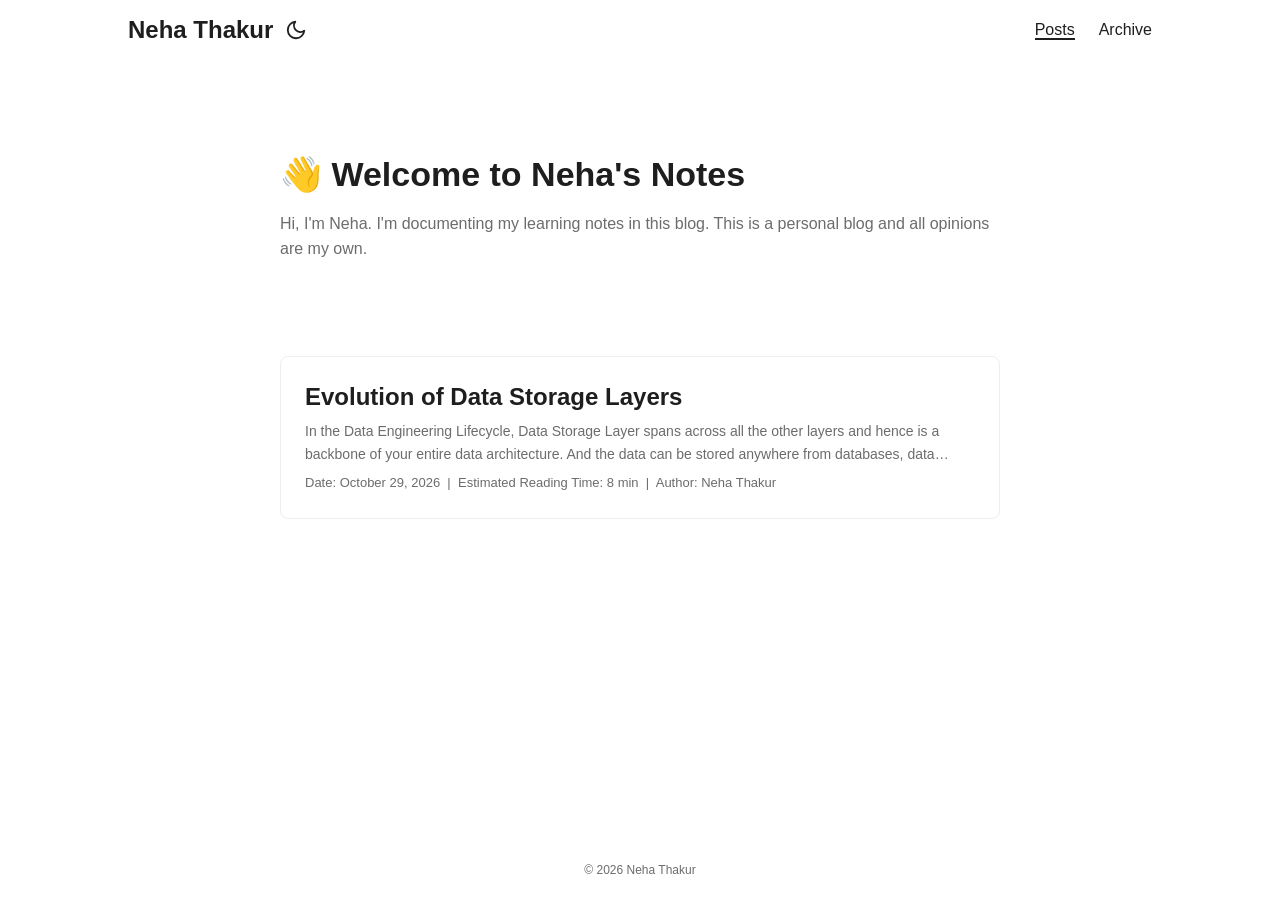
==== index.html @ df460875 "Update from https://github.com/nehabthakur/blog-source/commit/2551e1ba48a08c6fda58e7b1b3b8513b637557" ====
<!DOCTYPE html>
<html lang="en">
<head>
  <meta charset="utf-8">
  <meta name="viewport" content="width=device-width, initial-scale=1">
  <!-- Begin Jekyll SEO tag v2.9.1 -->
<title>Neha Thakur | Hi, I’m Neha. I’m documenting my learning notes in this blog. This is a personal blog and all opinions are my own.</title>
<meta name="generator" content="Jekyll v4.4.1" />
<meta property="og:title" content="Neha Thakur" />
<meta name="author" content="Neha Thakur" />
<meta property="og:locale" content="en_US" />
<meta name="description" content="Hi, I’m Neha. I’m documenting my learning notes in this blog. This is a personal blog and all opinions are my own." />
<meta name="twitter:description" property="og:description" content="Hi, I’m Neha. I’m documenting my learning notes in this blog. This is a personal blog and all opinions are my own." />
<link rel="canonical" href="https://nehabthakur.github.io/" />
<meta property="og:url" content="https://nehabthakur.github.io/" />
<meta property="og:site_name" content="Neha Thakur" />
<meta property="og:type" content="website" />
<meta name="twitter:card" content="summary" />
<meta name="twitter:title" content="Neha Thakur" />
<script type="application/ld+json">
{"@context":"https://schema.org","@type":"WebSite","author":{"@type":"Person","name":"Neha Thakur"},"description":"Hi, I’m Neha. I’m documenting my learning notes in this blog. This is a personal blog and all opinions are my own.","headline":"Neha Thakur","name":"Neha Thakur","url":"https://nehabthakur.github.io/"}</script>
<!-- End Jekyll SEO tag -->

  <link type="application/atom+xml" rel="alternate" href="https://nehabthakur.github.io/feed.xml" title="Neha Thakur" />
  <link rel="stylesheet" href="/assets/css/style.css">
  <script>
    // Apply saved/system theme before paint to avoid a flash
    (function () {
      var pref = localStorage.getItem("pref-theme");
      if (pref === "dark" || (!pref && window.matchMedia("(prefers-color-scheme: dark)").matches)) {
        document.documentElement.classList.add("dark");
      }
    })();
  </script>
</head>
<body id="top">
  <header class="header">
    <nav class="nav">
      <div class="logo">
        <a href="/">Neha Thakur</a>
        <button id="theme-toggle" title="Toggle theme" aria-label="Toggle theme">
          <svg id="moon" xmlns="http://www.w3.org/2000/svg" width="22" height="22" viewBox="0 0 24 24" fill="none" stroke="currentColor" stroke-width="2" stroke-linecap="round" stroke-linejoin="round"><path d="M21 12.79A9 9 0 1 1 11.21 3 7 7 0 0 0 21 12.79z"></path></svg>
          <svg id="sun" xmlns="http://www.w3.org/2000/svg" width="22" height="22" viewBox="0 0 24 24" fill="none" stroke="currentColor" stroke-width="2" stroke-linecap="round" stroke-linejoin="round"><circle cx="12" cy="12" r="5"></circle><line x1="12" y1="1" x2="12" y2="3"></line><line x1="12" y1="21" x2="12" y2="23"></line><line x1="4.22" y1="4.22" x2="5.64" y2="5.64"></line><line x1="18.36" y1="18.36" x2="19.78" y2="19.78"></line><line x1="1" y1="12" x2="3" y2="12"></line><line x1="21" y1="12" x2="23" y2="12"></line><line x1="4.22" y1="19.78" x2="5.64" y2="18.36"></line><line x1="18.36" y1="5.64" x2="19.78" y2="4.22"></line></svg>
        </button>
      </div>
      <ul class="menu">
        <li><a href="/" class="active">Posts</a></li>
        <li><a href="/archive/" >Archive</a></li>
      </ul>
    </nav>
  </header>

  <main class="main">
    <article class="first-entry home-info">
  <header class="entry-header">
    <h1>👋 Welcome to Neha's Notes</h1>
  </header>
  <section class="entry-content">
    <p>Hi, I'm Neha. I'm documenting my learning notes in this blog. This is a personal blog and all opinions are my own.</p>
  </section>
</article>


  
  
  <article class="post-entry">
    <header class="entry-header">
      <h2>Evolution of Data Storage Layers</h2>
    </header>
    <section class="entry-content">
      <p>In the Data Engineering Lifecycle, Data Storage Layer spans across all the other layers and hence is a backbone of your entire data architecture. And the data can be stored anywhere from databases, data warehouses, data lakes. But how these systems handle data is vastly different and the storage option you select depends on the business use case and how...</p>
    </section>
    <footer class="entry-footer">
      Date: October 29, 2026&nbsp;&nbsp;|&nbsp;&nbsp;Estimated Reading Time: 8 min&nbsp;&nbsp;|&nbsp;&nbsp;Author: Neha Thakur
    </footer>
    <a class="entry-link" aria-label="post link to Evolution of Data Storage Layers" href="/2026/10/29/evolution-of-data-storage-layers.html"></a>
  </article>

  </main>

  <footer class="footer">
    <span>&copy; 2026 <a href="/">Neha Thakur</a></span>
  </footer>

  <script>
    document.getElementById("theme-toggle").addEventListener("click", function () {
      var dark = document.documentElement.classList.toggle("dark");
      localStorage.setItem("pref-theme", dark ? "dark" : "light");
    });
  </script>
</body>
</html>
---- assets/css/style.css ----
:root {
  --gap: 24px;
  --nav-width: 1024px;
  --main-width: 720px;
  --header-height: 60px;
  --radius: 8px;
  --theme: rgb(255, 255, 255);
  --entry: rgb(255, 255, 255);
  --primary: rgb(30, 30, 30);
  --secondary: rgb(108, 108, 108);
  --tertiary: rgb(214, 214, 214);
  --content: rgb(31, 31, 31);
  --code-bg: rgb(245, 245, 245);
  --border: rgb(238, 238, 238);
}

html.dark {
  --theme: rgb(29, 30, 32);
  --entry: rgb(46, 46, 51);
  --primary: rgb(218, 218, 219);
  --secondary: rgb(155, 156, 157);
  --tertiary: rgb(65, 66, 68);
  --content: rgb(196, 196, 197);
  --code-bg: rgb(55, 56, 62);
  --border: rgb(51, 51, 51);
}

*, *::before, *::after {
  box-sizing: border-box;
}

html {
  -webkit-text-size-adjust: 100%;
}

body {
  margin: 0;
  font-family: -apple-system, BlinkMacSystemFont, "Segoe UI", Roboto, Oxygen, Ubuntu, Cantarell, "Open Sans", "Helvetica Neue", sans-serif;
  font-size: 16px;
  line-height: 1.6;
  word-break: break-word;
  color: var(--primary);
  background: var(--theme);
}

a {
  color: inherit;
  text-decoration: none;
}

.nav {
  display: flex;
  flex-wrap: wrap;
  justify-content: space-between;
  max-width: calc(var(--nav-width) + var(--gap) * 2);
  margin: 0 auto;
  line-height: var(--header-height);
  padding: 0 var(--gap);
}

.logo {
  display: flex;
  align-items: center;
}
.logo a {
  font-size: 24px;
  font-weight: 700;
}

#theme-toggle {
  display: flex;
  margin: 0 0 0 12px;
  padding: 0;
  background: none;
  border: none;
  color: var(--primary);
  cursor: pointer;
}

#sun {
  display: none;
}

html.dark #sun {
  display: block;
}

html.dark #moon {
  display: none;
}

.menu {
  display: flex;
  list-style: none;
  margin: 0;
  padding: 0;
}
.menu li + li {
  margin-left: var(--gap);
}
.menu a {
  font-size: 16px;
}
.menu .active {
  font-weight: 500;
  border-bottom: 2px solid currentColor;
}

.main {
  max-width: calc(var(--main-width) + var(--gap) * 2);
  min-height: calc(100vh - var(--header-height) * 2);
  margin: auto;
  padding: var(--gap);
}

.first-entry {
  display: flex;
  flex-direction: column;
  justify-content: center;
  min-height: 200px;
  margin: var(--gap) 0 calc(var(--gap) * 2);
}
.first-entry h1 {
  font-size: 34px;
  line-height: 1.2;
  margin: 0 0 16px;
}
.first-entry .entry-content {
  font-size: 16px;
  color: var(--secondary);
}
.first-entry p {
  margin: 0;
}

.post-entry {
  position: relative;
  margin-bottom: var(--gap);
  padding: var(--gap);
  background: var(--entry);
  border: 1px solid var(--border);
  border-radius: var(--radius);
  transition: transform 0.1s;
}
.post-entry:active {
  transform: scale(0.96);
}
.post-entry .entry-header h2 {
  font-size: 24px;
  line-height: 1.3;
  margin: 0;
}
.post-entry .entry-content {
  margin: 8px 0;
  color: var(--secondary);
  font-size: 14px;
  line-height: 1.6;
  display: -webkit-box;
  -webkit-box-orient: vertical;
  -webkit-line-clamp: 2;
  overflow: hidden;
}
.post-entry .entry-content p {
  margin: 0;
}

.entry-footer {
  color: var(--secondary);
  font-size: 13px;
}

.entry-link {
  position: absolute;
  inset: 0;
}

.post-header {
  margin: 24px auto var(--gap);
}

.post-title {
  font-size: 40px;
  line-height: 1.2;
  margin: 0 0 2px;
}

.post-description {
  margin: 8px 0 4px;
  color: var(--secondary);
}

.post-meta {
  color: var(--secondary);
  font-size: 14px;
  margin-top: 8px;
}

.toc {
  margin: 0 2px 40px;
  padding: 0.4em;
  font-size: 15px;
  background: var(--code-bg);
  border: 1px solid var(--border);
  border-radius: var(--radius);
}
.toc summary {
  cursor: pointer;
  margin-left: 4px;
  font-weight: 500;
}
.toc ul {
  margin: 8px 0 4px;
  padding-left: 24px;
  list-style: none;
}
.toc li {
  margin: 4px 0;
}
.toc .toc-sub {
  padding-left: 20px;
}
.toc a:hover {
  box-shadow: 0 1px 0 var(--primary);
}

.post-content {
  color: var(--content);
  line-height: 1.8;
}
.post-content h1, .post-content h2, .post-content h3, .post-content h4 {
  color: var(--primary);
  margin: 32px 0 16px;
  line-height: 1.3;
}
.post-content h2 {
  font-size: 28px;
}
.post-content h3 {
  font-size: 22px;
}
.post-content h4 {
  font-size: 18px;
}
.post-content p, .post-content ul, .post-content ol, .post-content blockquote, .post-content table, .post-content pre {
  margin: 0 0 18px;
}
.post-content ul, .post-content ol {
  padding-left: 20px;
}
.post-content li {
  margin-top: 6px;
}
.post-content a {
  box-shadow: 0 1px 0 var(--primary);
}
.post-content blockquote {
  margin-left: 0;
  padding: 0 14px;
  border-left: 3px solid var(--primary);
  color: var(--secondary);
}
.post-content img {
  max-width: 100%;
  border-radius: 4px;
}
.post-content table {
  width: 100%;
  border-collapse: collapse;
}
.post-content table th, .post-content table td {
  padding: 6px 10px;
  border-bottom: 1px solid var(--border);
  text-align: left;
}
.post-content table th {
  font-weight: 600;
}
.post-content code {
  margin: auto 4px;
  padding: 4px 6px;
  font-size: 0.78em;
  line-height: 1.5;
  background: var(--code-bg);
  border-radius: 2px;
}
.post-content pre {
  overflow-x: auto;
  padding: 12px;
  background: var(--code-bg);
  border-radius: var(--radius);
}
.post-content pre code {
  margin: 0;
  padding: 0;
  background: none;
  font-size: 0.85em;
}

.page-title {
  font-size: 40px;
  margin: 24px 0 var(--gap);
}

.archive-year {
  margin-top: 40px;
}
.archive-year h2 {
  font-size: 28px;
  margin: 0 0 8px;
}
.archive-year sup {
  font-size: 14px;
  color: var(--secondary);
}

.archive-entry {
  display: flex;
  justify-content: space-between;
  flex-wrap: wrap;
  padding: 8px 0;
  border-bottom: 1px solid var(--border);
}
.archive-entry .archive-meta {
  color: var(--secondary);
  font-size: 14px;
}

.footer {
  max-width: calc(var(--main-width) + var(--gap) * 2);
  margin: auto;
  padding: calc((var(--header-height) - var(--gap)) / 2) var(--gap);
  text-align: center;
  font-size: 12px;
  line-height: 24px;
  color: var(--secondary);
}
.footer a:hover {
  border-bottom: 1px solid currentColor;
}

/*# sourceMappingURL=style.css.map */
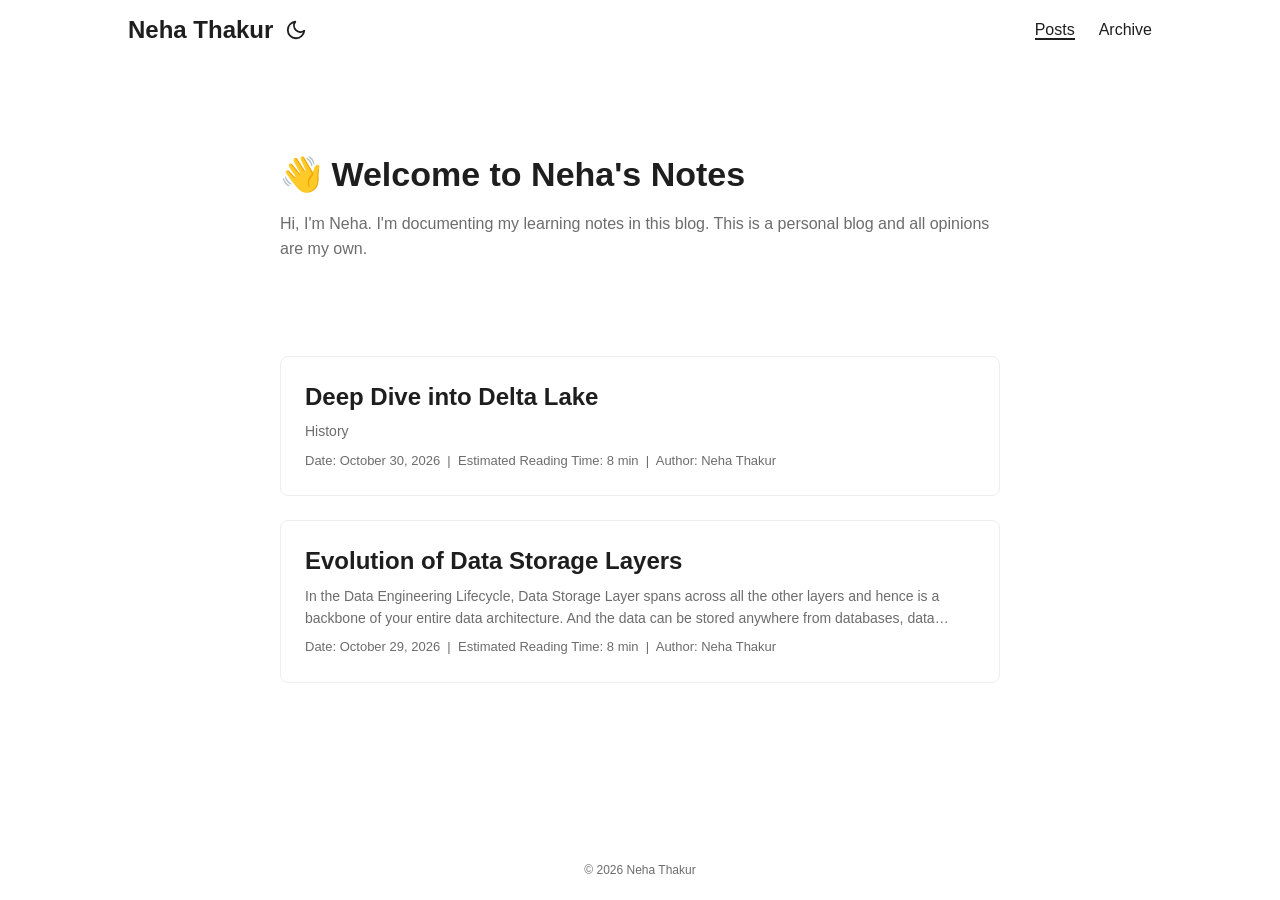
==== commit f92cd029: "Update from https://github.com/nehabthakur/blog-source/commit/f8308f1581ddcb277878d38a0397ae44613311" ====
--- a/index.html
+++ b/index.html
@@ -65,6 +65,22 @@
   
   <article class="post-entry">
     <header class="entry-header">
+      <h2>Deep Dive into Delta Lake</h2>
+    </header>
+    <section class="entry-content">
+      <p>History
+</p>
+    </section>
+    <footer class="entry-footer">
+      Date: October 30, 2026&nbsp;&nbsp;|&nbsp;&nbsp;Estimated Reading Time: 8 min&nbsp;&nbsp;|&nbsp;&nbsp;Author: Neha Thakur
+    </footer>
+    <a class="entry-link" aria-label="post link to Deep Dive into Delta Lake" href="/2026/10/30/deep-dive-into-delta-lake.html"></a>
+  </article>
+
+  
+  
+  <article class="post-entry">
+    <header class="entry-header">
       <h2>Evolution of Data Storage Layers</h2>
     </header>
     <section class="entry-content">
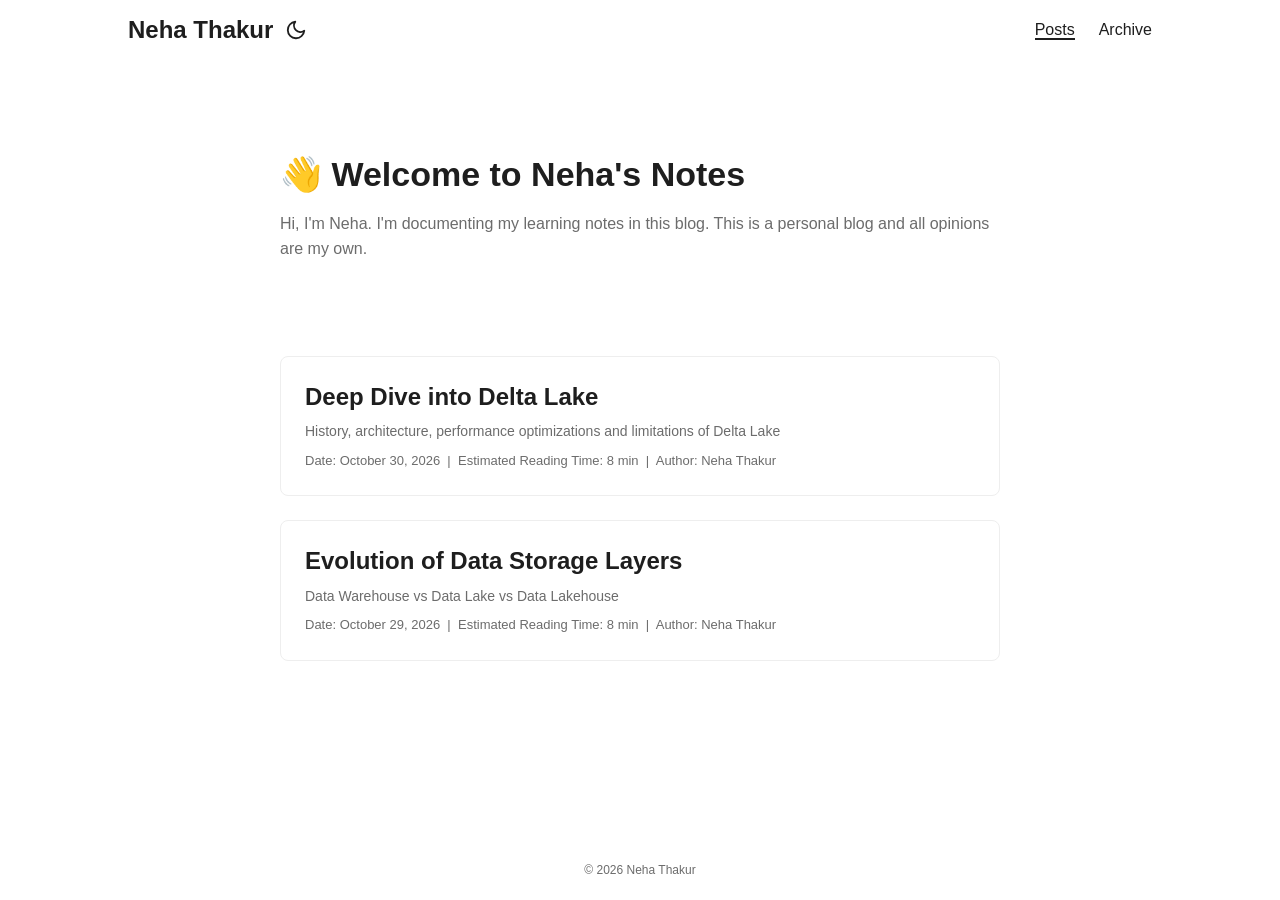
==== commit bd036ef6: "Update from https://github.com/nehabthakur/blog-source/commit/67d7ceed4e1c908411371743726c867dfa5ec4" ====
--- a/index.html
+++ b/index.html
@@ -67,10 +67,11 @@
     <header class="entry-header">
       <h2>Deep Dive into Delta Lake</h2>
     </header>
+    
     <section class="entry-content">
-      <p>History
-</p>
+      <p>History, architecture, performance optimizations and limitations of Delta Lake</p>
     </section>
+    
     <footer class="entry-footer">
       Date: October 30, 2026&nbsp;&nbsp;|&nbsp;&nbsp;Estimated Reading Time: 8 min&nbsp;&nbsp;|&nbsp;&nbsp;Author: Neha Thakur
     </footer>
@@ -83,9 +84,11 @@
     <header class="entry-header">
       <h2>Evolution of Data Storage Layers</h2>
     </header>
+    
     <section class="entry-content">
-      <p>In the Data Engineering Lifecycle, Data Storage Layer spans across all the other layers and hence is a backbone of your entire data architecture. And the data can be stored anywhere from databases, data warehouses, data lakes. But how these systems handle data is vastly different and the storage option you select depends on the business use case and how...</p>
+      <p>Data Warehouse vs Data Lake vs Data Lakehouse</p>
     </section>
+    
     <footer class="entry-footer">
       Date: October 29, 2026&nbsp;&nbsp;|&nbsp;&nbsp;Estimated Reading Time: 8 min&nbsp;&nbsp;|&nbsp;&nbsp;Author: Neha Thakur
     </footer>
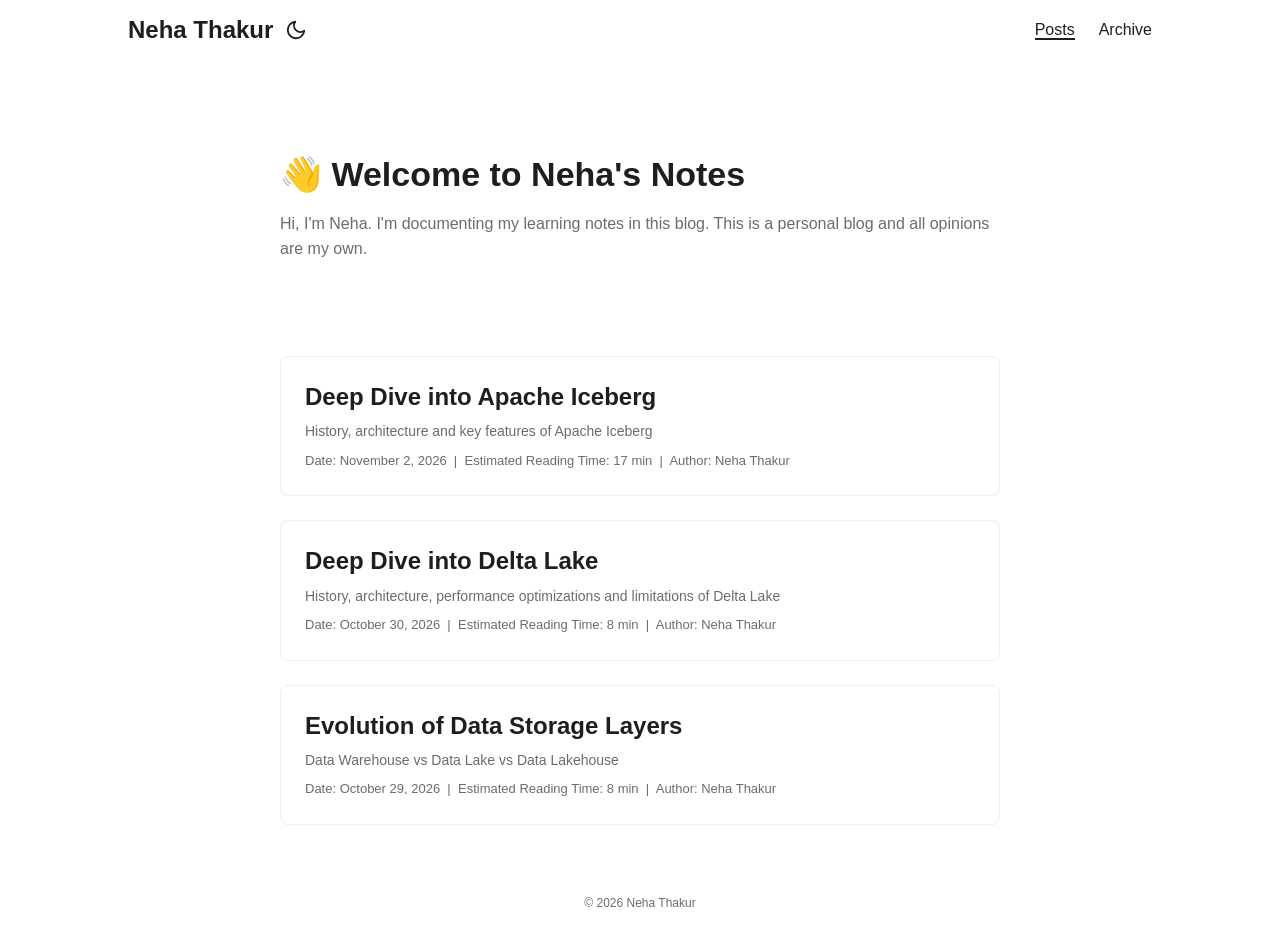
==== commit 3f140c3c: "Update from https://github.com/nehabthakur/blog-source/commit/2fc8680d3af63e9104f44f05f337b8747f9ff1" ====
--- a/index.html
+++ b/index.html
@@ -65,6 +65,23 @@
   
   <article class="post-entry">
     <header class="entry-header">
+      <h2>Deep Dive into Apache Iceberg</h2>
+    </header>
+    
+    <section class="entry-content">
+      <p>History, architecture and key features of Apache Iceberg</p>
+    </section>
+    
+    <footer class="entry-footer">
+      Date: November 2, 2026&nbsp;&nbsp;|&nbsp;&nbsp;Estimated Reading Time: 17 min&nbsp;&nbsp;|&nbsp;&nbsp;Author: Neha Thakur
+    </footer>
+    <a class="entry-link" aria-label="post link to Deep Dive into Apache Iceberg" href="/2026/11/02/deep-dive-into-apache-iceberg.html"></a>
+  </article>
+
+  
+  
+  <article class="post-entry">
+    <header class="entry-header">
       <h2>Deep Dive into Delta Lake</h2>
     </header>
     
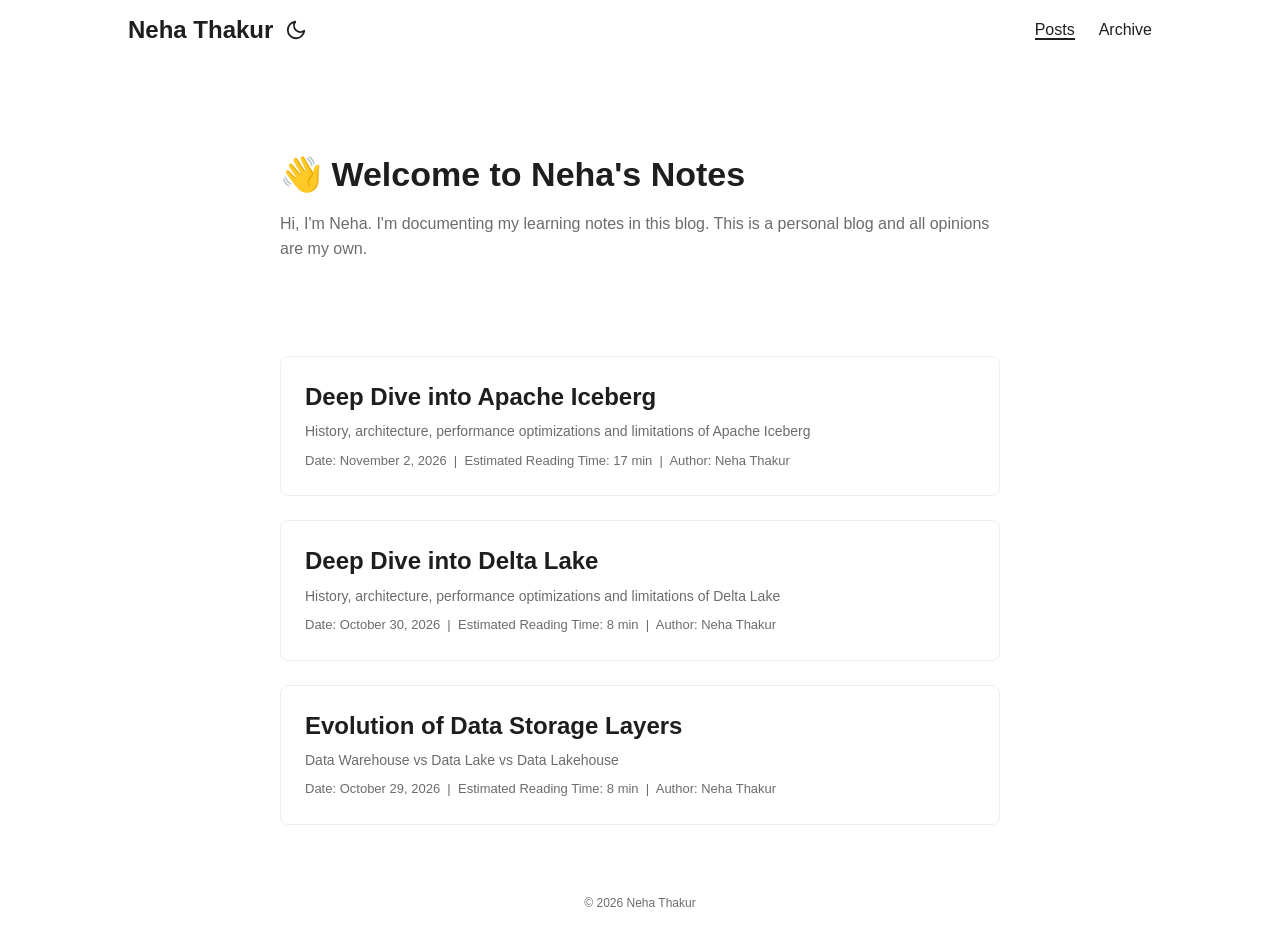
==== commit 2af882f3: "Update from https://github.com/nehabthakur/blog-source/commit/72cc5855b616b7914ad8c8680d306d23042c8f" ====
--- a/index.html
+++ b/index.html
@@ -69,7 +69,7 @@
     </header>
     
     <section class="entry-content">
-      <p>History, architecture and key features of Apache Iceberg</p>
+      <p>History, architecture, performance optimizations and limitations of Apache Iceberg</p>
     </section>
     
     <footer class="entry-footer">
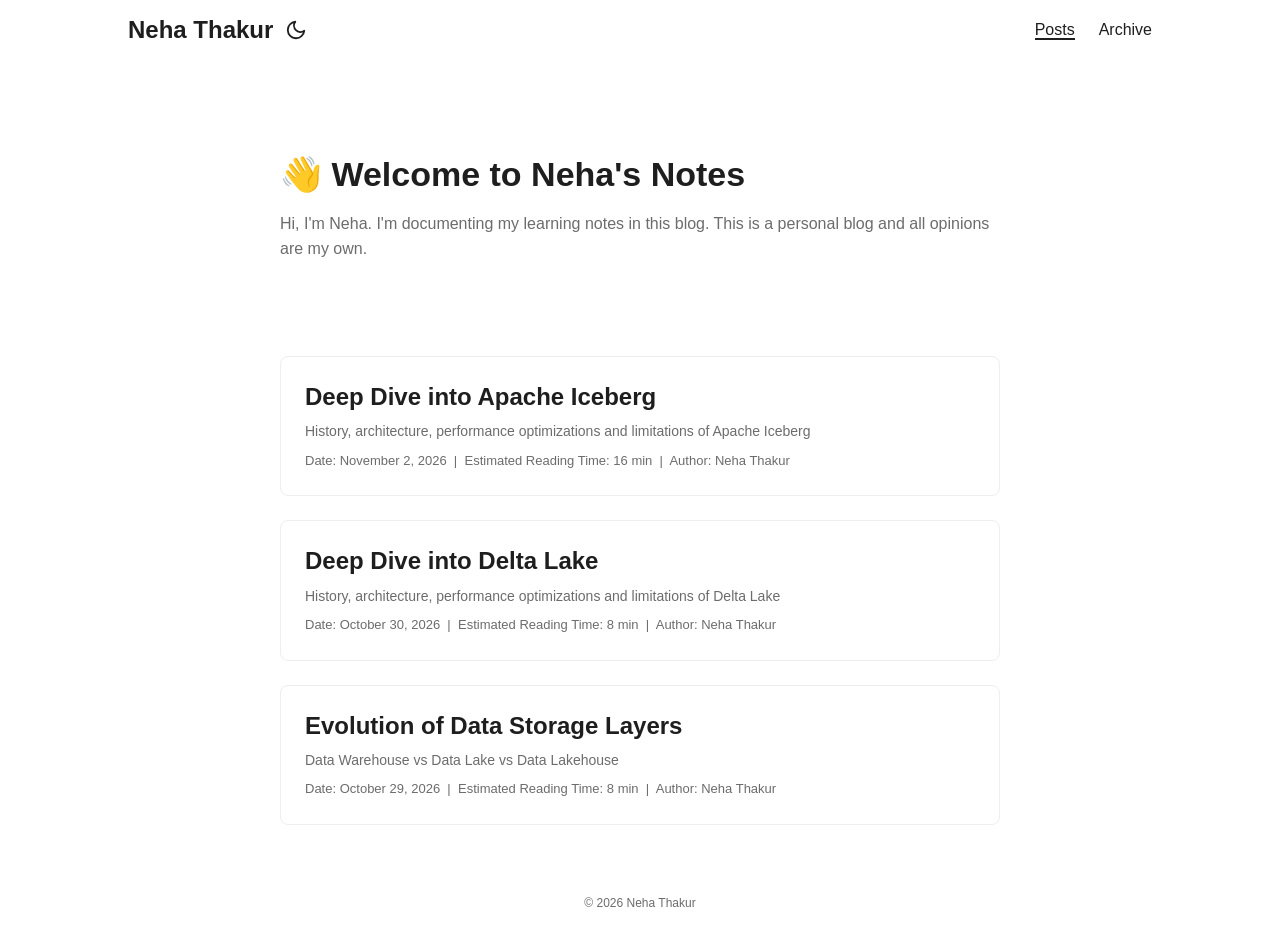
==== commit 6e3fdcb8: "Update from https://github.com/nehabthakur/blog-source/commit/d5269ec417627d3c44b808bb84f4af93067507" ====
--- a/index.html
+++ b/index.html
@@ -73,7 +73,7 @@
     </section>
     
     <footer class="entry-footer">
-      Date: November 2, 2026&nbsp;&nbsp;|&nbsp;&nbsp;Estimated Reading Time: 17 min&nbsp;&nbsp;|&nbsp;&nbsp;Author: Neha Thakur
+      Date: November 2, 2026&nbsp;&nbsp;|&nbsp;&nbsp;Estimated Reading Time: 16 min&nbsp;&nbsp;|&nbsp;&nbsp;Author: Neha Thakur
     </footer>
     <a class="entry-link" aria-label="post link to Deep Dive into Apache Iceberg" href="/2026/11/02/deep-dive-into-apache-iceberg.html"></a>
   </article>
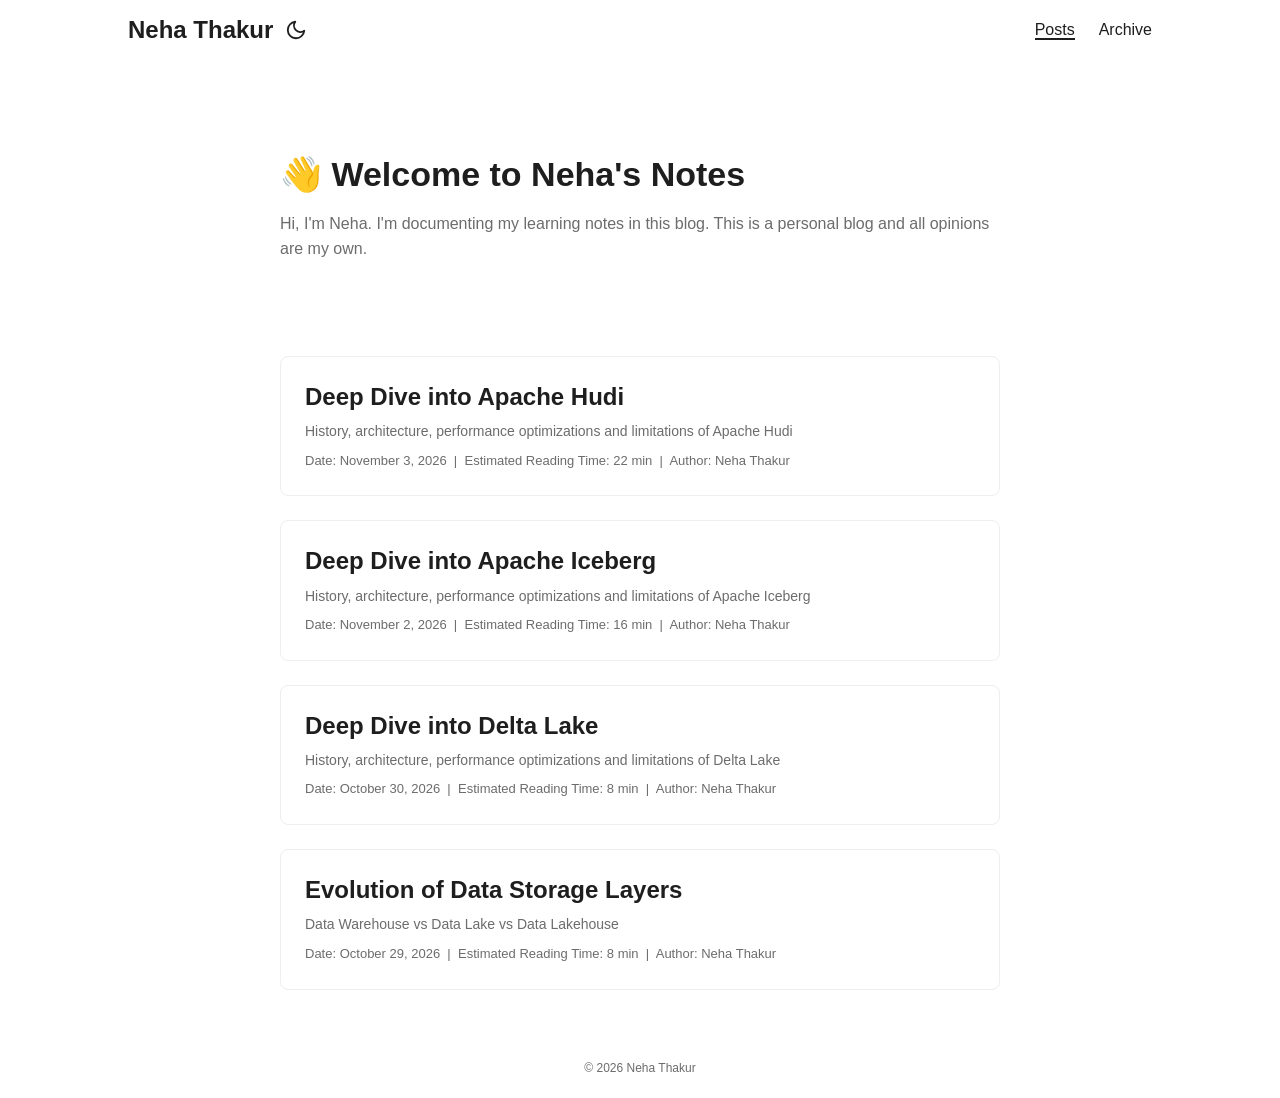
==== commit e65ad346: "Update from https://github.com/nehabthakur/blog-source/commit/7801f37007c7573de7e0bb2497a5e397586605" ====
--- a/index.html
+++ b/index.html
@@ -65,6 +65,23 @@
   
   <article class="post-entry">
     <header class="entry-header">
+      <h2>Deep Dive into Apache Hudi</h2>
+    </header>
+    
+    <section class="entry-content">
+      <p>History, architecture, performance optimizations and limitations of Apache Hudi</p>
+    </section>
+    
+    <footer class="entry-footer">
+      Date: November 3, 2026&nbsp;&nbsp;|&nbsp;&nbsp;Estimated Reading Time: 22 min&nbsp;&nbsp;|&nbsp;&nbsp;Author: Neha Thakur
+    </footer>
+    <a class="entry-link" aria-label="post link to Deep Dive into Apache Hudi" href="/2026/11/03/deep-dive-into-apache-hudi.html"></a>
+  </article>
+
+  
+  
+  <article class="post-entry">
+    <header class="entry-header">
       <h2>Deep Dive into Apache Iceberg</h2>
     </header>
     
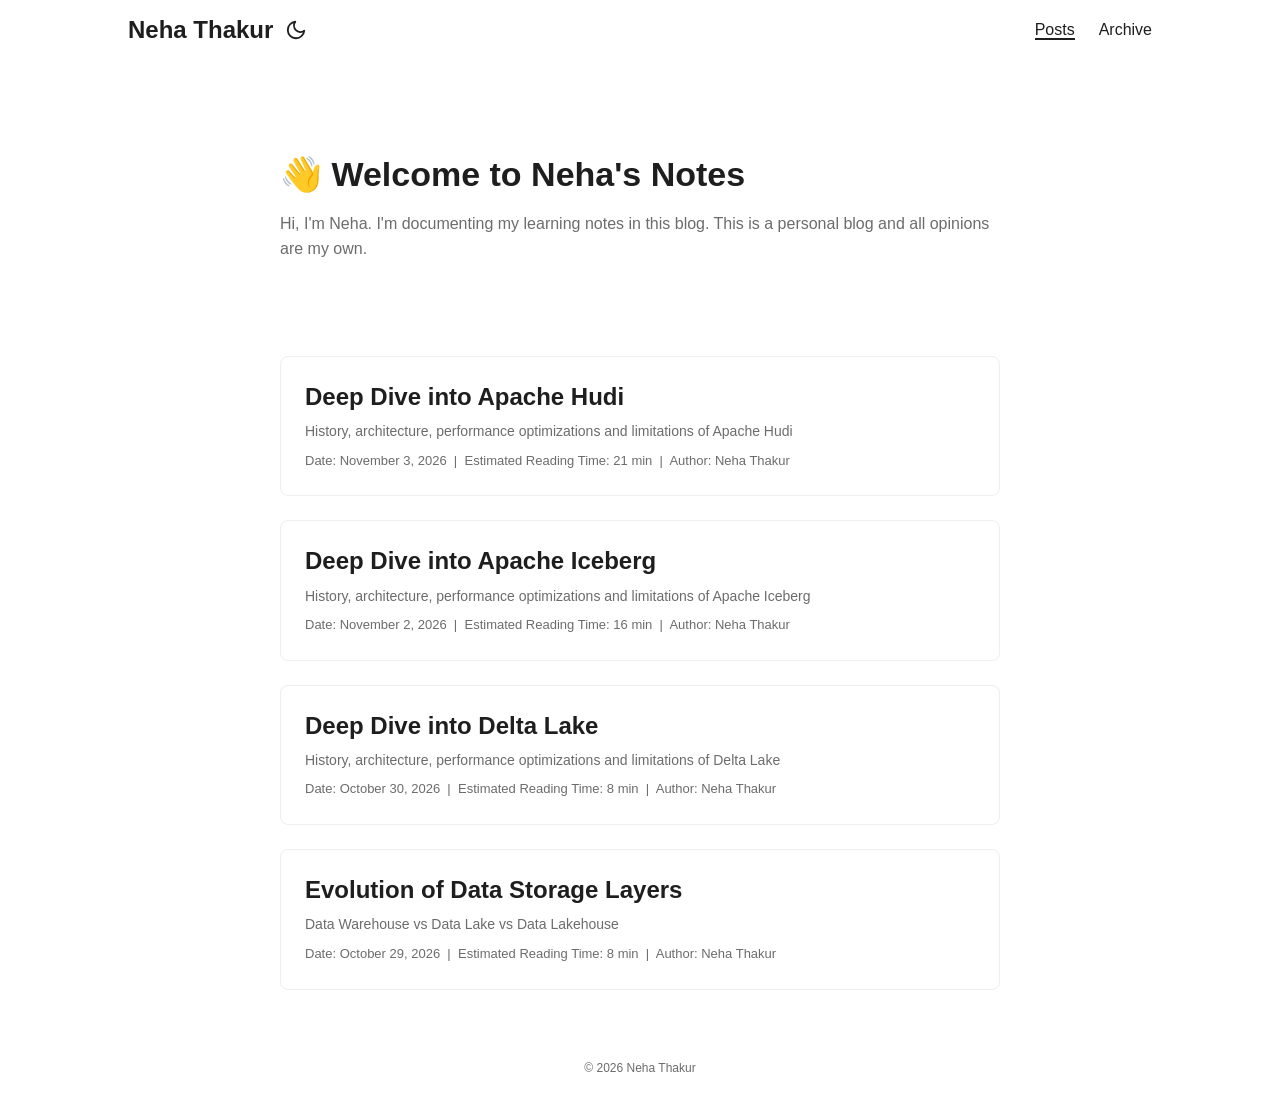
==== commit 739e98b5: "Update from https://github.com/nehabthakur/blog-source/commit/69d334447297b7cd59af215b4bdfc73e87fc52" ====
--- a/index.html
+++ b/index.html
@@ -73,7 +73,7 @@
     </section>
     
     <footer class="entry-footer">
-      Date: November 3, 2026&nbsp;&nbsp;|&nbsp;&nbsp;Estimated Reading Time: 22 min&nbsp;&nbsp;|&nbsp;&nbsp;Author: Neha Thakur
+      Date: November 3, 2026&nbsp;&nbsp;|&nbsp;&nbsp;Estimated Reading Time: 21 min&nbsp;&nbsp;|&nbsp;&nbsp;Author: Neha Thakur
     </footer>
     <a class="entry-link" aria-label="post link to Deep Dive into Apache Hudi" href="/2026/11/03/deep-dive-into-apache-hudi.html"></a>
   </article>
